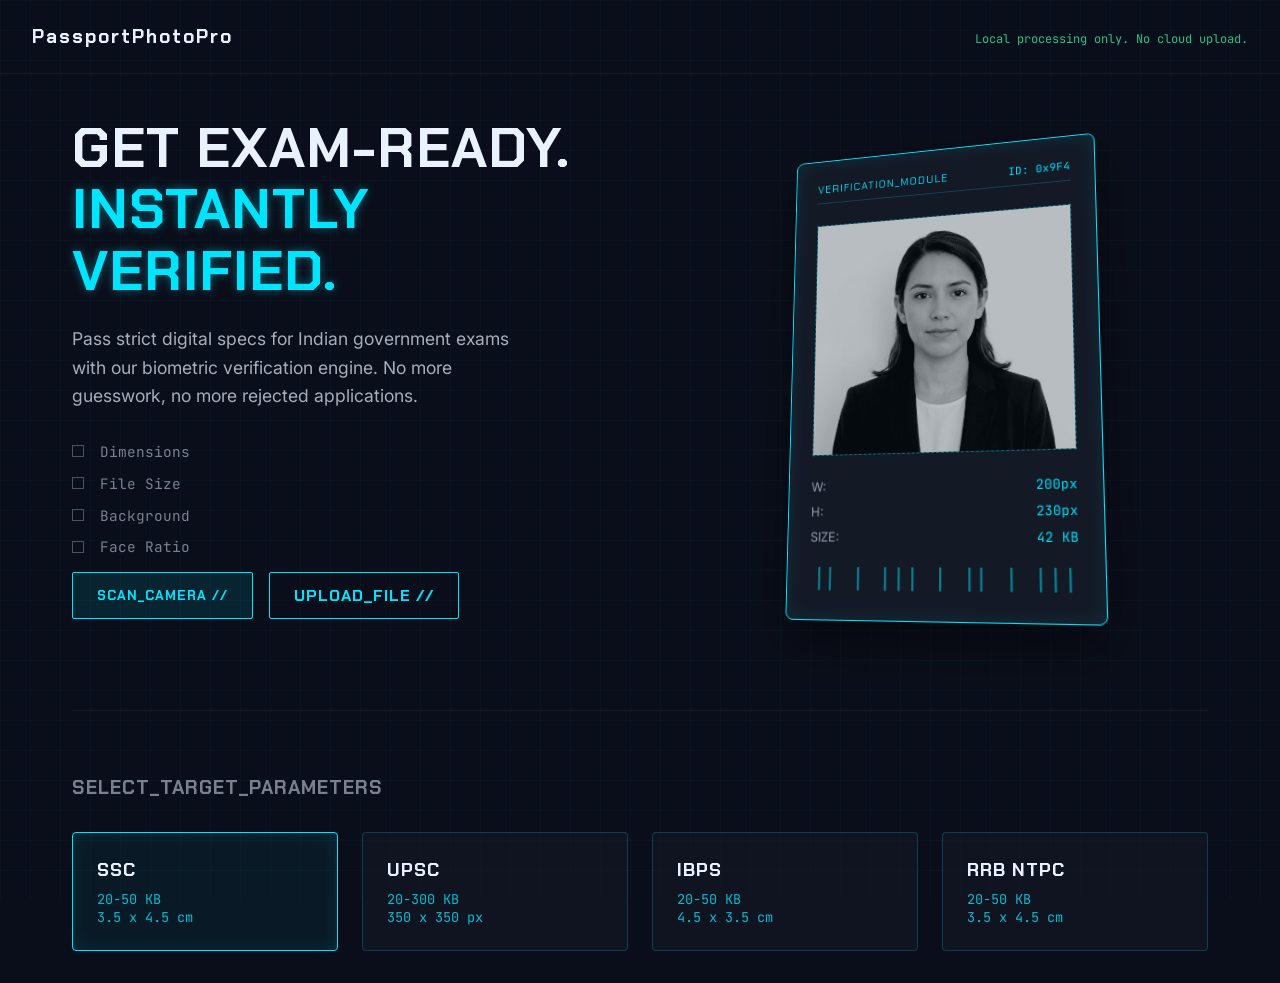
==== index.html @ 74fe9d1a "Add optional AI background removal and touch-up tools" ====
<!DOCTYPE html>
<html lang="en">
<head>
    <meta charset="UTF-8">
    <meta name="viewport" content="width=device-width, initial-scale=1.0">
    <title>PassportPhotoPro - Verification Chamber</title>
    <!-- Google Fonts -->
    <link rel="preconnect" href="https://fonts.googleapis.com">
    <link rel="preconnect" href="https://fonts.gstatic.com" crossorigin>
    <link href="https://fonts.googleapis.com/css2?family=Chakra+Petch:wght@500;700&family=Inter:wght@400;500;600&family=JetBrains+Mono:wght@400;700&display=swap" rel="stylesheet">
    <!-- Cropper.js CSS -->
    <link rel="stylesheet" href="https://cdnjs.cloudflare.com/ajax/libs/cropperjs/1.5.13/cropper.min.css" />
    <link rel="stylesheet" href="styles.css">
</head>
<body>
    <div class="grid-overlay"></div>
    
    <nav class="navbar">
        <div class="brand">PassportPhotoPro</div>
        <div class="nav-actions">
            <!-- Privacy Reassurance -->
            <span class="privacy-note mono">Local processing only. No cloud upload.</span>
        </div>
    </nav>

    <main class="container">
        <!-- Hero Section -->
        <section class="hero">
            <div class="hero-content">
                <h1>Get exam-ready.<br><span class="cyan-text">Instantly verified.</span></h1>
                <p>Pass strict digital specs for Indian government exams with our biometric verification engine. No more guesswork, no more rejected applications.</p>
                <div class="hero-checks" id="liveChecks">
                    <div class="check-item" id="checkDim"><span class="box"></span> Dimensions</div>
                    <div class="check-item" id="checkSize"><span class="box"></span> File Size</div>
                    <div class="check-item" id="checkBg"><span class="box"></span> Background</div>
                    <div class="check-item" id="checkFace"><span class="box"></span> Face Ratio</div>
                </div>
                
                <!-- Unified Entry UI -->
                <div class="entry-choices mt-2">
                    <button class="btn btn-primary" id="btnHeroCamera">
                        SCAN_CAMERA //
                    </button>
                    <label for="heroPhotoInput" class="btn btn-outline">
                        UPLOAD_FILE //
                        <input type="file" id="heroPhotoInput" accept="image/jpeg, image/png, image/jpg" class="hidden-input">
                    </label>
                </div>
                <div id="heroCameraError" class="camera-error mono hidden"></div>
            </div>
            
            <div class="hero-visual">
                <div class="card-container" id="cardContainer">
                    <div class="id-card" id="idCard">
                        <div class="laser-scanner" id="laserScanner"></div>
                        <div class="card-header">
                            <span class="card-title">VERIFICATION_MODULE</span>
                            <span class="card-id">ID: 0x9F4</span>
                        </div>
                        
                        <div class="card-photo-area" id="cardPhotoArea">
                            <!-- Live Camera Feed (Hidden by default) -->
                            <video id="heroVideo" autoplay playsinline class="hidden front-cam"></video>
                            <div id="heroGuides" class="camera-guides hidden">
                                <div class="face-oval"></div>
                                <div class="eye-line"></div>
                                <div class="cam-hint mono">Align face in oval</div>
                                <div class="countdown" id="heroCountdown"></div>
                            </div>
                            
                            <!-- Placeholder image or uploaded image -->
                            <img src="sample_face.png" id="heroPhotoPlaceholder" alt="Sample Profile" class="placeholder-img">
                        </div>
                        
                        <!-- Camera Shutter Controls (Hidden by default) -->
                        <div class="camera-controls hidden" id="heroCameraControls">
                            <button class="btn btn-primary" id="btnHeroShutter">CAPTURE</button>
                        </div>

                        <div class="card-data" id="heroCardData">
                            <div class="data-row"><span>W:</span><span class="mono">200px</span></div>
                            <div class="data-row"><span>H:</span><span class="mono">230px</span></div>
                            <div class="data-row"><span>SIZE:</span><span class="mono">42 KB</span></div>
                            <div class="barcode">|| | ||| | || | |||</div>
                        </div>
                    </div>
                </div>
            </div>
        </section>

        <!-- Presets Selection -->
        <section class="presets-section">
            <h2 class="section-title">SELECT_TARGET_PARAMETERS</h2>
            <div class="presets-grid" id="presetsGrid">
                <div class="preset-card active" data-preset="ssc">
                    <h3>SSC</h3>
                    <div class="preset-specs mono">20-50 KB<br>3.5 x 4.5 cm</div>
                </div>
                <div class="preset-card" data-preset="upsc">
                    <h3>UPSC</h3>
                    <div class="preset-specs mono">20-300 KB<br>350 x 350 px</div>
                </div>
                <div class="preset-card" data-preset="ibps">
                    <h3>IBPS</h3>
                    <div class="preset-specs mono">20-50 KB<br>4.5 x 3.5 cm</div>
                </div>
                <div class="preset-card" data-preset="rrb">
                    <h3>RRB NTPC</h3>
                    <div class="preset-specs mono">20-50 KB<br>3.5 x 4.5 cm</div>
                </div>
            </div>
        </section>

        <!-- Workspace (Hidden until upload/capture) -->
        <section class="workspace hidden" id="mainWorkspace">
            <h2 class="section-title">CALIBRATION_MATRIX</h2>
            <div class="modules">
                <!-- Photo Module -->
                <div class="module" id="photoModule">
                    <div class="module-header">PHOTO_DATA</div>
                    
                    <div class="cropper-workspace" id="photoWorkspace">
                        <div class="cropper-container" id="photoCropperContainer">
                            <img id="photoTarget" src="" alt="Photo to crop">
                        </div>
                        
                        <!-- Post-Capture Adjustments -->
                        <div class="adjustments-panel">
                            <div class="slider-group">
                                <label class="mono">ROTATION: <span id="photoRotVal">0°</span></label>
                                <input type="range" id="photoRotation" min="-45" max="45" value="0">
                            </div>
                            <div class="slider-group">
                                <label class="mono">BRIGHTNESS: <span id="photoBriVal">100%</span></label>
                                <input type="range" id="photoBrightness" min="50" max="150" value="100">
                            </div>
                            <div class="slider-group">
                                <label class="mono">CONTRAST: <span id="photoConVal">100%</span></label>
                                <input type="range" id="photoContrast" min="50" max="150" value="100">
                            </div>
                        </div>

                        <!-- Optional Background Remover -->
                        <div class="bg-tool-entry mt-2">
                            <button class="btn btn-outline" id="btnToggleBgTool">
                                <span class="spinner hidden" id="bgToolSpinner"></span>
                                FIX_BACKGROUND //
                            </button>
                            <div class="bg-hint mono" id="bgHintText">Only use this if your background isn't plain white.</div>
                        </div>

                        <!-- Background Editor Panel (Hidden by default) -->
                        <div class="bg-editor-panel hidden" id="bgEditorPanel">
                            <div class="bg-canvas-container">
                                <canvas id="bgEditorCanvas"></canvas>
                            </div>
                            
                            <div class="bg-controls">
                                <label class="mono">SELECT_COLOR:</label>
                                <div class="swatch-row">
                                    <div class="swatch active" data-color="#FFFFFF" style="background: #FFFFFF; border: 1px solid #ccc;"></div>
                                    <div class="swatch" data-color="#EAF2FF" style="background: #EAF2FF;"></div>
                                    <div class="swatch" data-color="#ADD8E6" style="background: #ADD8E6;"></div>
                                    <div class="swatch" data-color="#FF5470" style="background: #FF5470;"></div>
                                    <div class="swatch" data-color="#AAAAAA" style="background: #AAAAAA;"></div>
                                </div>
                                
                                <div class="brush-controls mt-2">
                                    <label class="mono">MANUAL_BRUSH:</label>
                                    <div class="brush-modes">
                                        <button class="btn-small active" id="btnBrushErase">ERASE</button>
                                        <button class="btn-small" id="btnBrushRestore">RESTORE</button>
                                    </div>
                                    <input type="range" id="brushSize" min="5" max="50" value="20" class="mt-1">
                                </div>
                            </div>

                            <div class="bg-actions mt-2">
                                <button class="btn btn-outline" id="btnCancelBg">CANCEL</button>
                                <button class="btn btn-primary" id="btnApplyBg">APPLY_CHANGES</button>
                            </div>
                        </div>

                        <div class="actions mt-2">
                            <button class="btn btn-outline" id="btnRetakePhoto">RETAKE</button>
                            <button class="btn btn-primary" id="btnFixPhoto">RUN_PROCESS</button>
                        </div>
                    </div>

                    <div class="result-area hidden" id="photoResultArea">
                        <div class="preview-card">
                            <img id="photoPreview" src="" alt="Photo result">
                            <div class="stats mono" id="photoStats"></div>
                        </div>
                        <div class="validation-panel" id="photoValidation"></div>
                        <button class="btn btn-success" id="btnDownloadPhoto" disabled>DOWNLOAD_ASSET</button>
                    </div>
                </div>

                <!-- Signature Module -->
                <div class="module" id="signatureModule">
                    <div class="module-header">SIGNATURE_DATA</div>
                    
                    <!-- Entry choices for signature -->
                    <div class="upload-area" id="signatureUploadArea">
                        <div class="entry-choices">
                            <button class="btn btn-primary" id="btnSigCamera">SCAN_CAMERA</button>
                            <label for="signatureInput" class="btn btn-outline">
                                UPLOAD_FILE
                                <input type="file" id="signatureInput" accept="image/jpeg, image/png, image/jpg" class="hidden-input">
                            </label>
                        </div>
                        <div id="sigCameraError" class="camera-error mono hidden"></div>
                    </div>

                    <!-- Live Camera Feed (Signature) -->
                    <div class="camera-workspace hidden" id="signatureCameraWorkspace">
                        <div class="cropper-container relative">
                            <video id="sigVideo" autoplay playsinline class="back-cam"></video>
                            <div id="sigGuides" class="camera-guides hidden">
                                <div class="sig-rect"></div>
                                <div class="cam-hint mono">Fit signature in box</div>
                            </div>
                        </div>
                        <div class="actions">
                            <button class="btn btn-outline" id="btnCancelSigCam">CANCEL</button>
                            <button class="btn btn-primary" id="btnSigShutter">CAPTURE</button>
                        </div>
                    </div>

                    <!-- Adjustment Workspace (Signature) -->
                    <div class="cropper-workspace hidden" id="signatureWorkspace">
                        <div class="cropper-container">
                            <img id="signatureTarget" src="" alt="Signature to crop">
                        </div>
                        
                        <!-- Post-Capture Adjustments -->
                        <div class="adjustments-panel">
                            <div class="slider-group">
                                <label class="mono">ROTATION: <span id="sigRotVal">0°</span></label>
                                <input type="range" id="sigRotation" min="-45" max="45" value="0">
                            </div>
                            <div class="slider-group">
                                <label class="mono">BRIGHTNESS: <span id="sigBriVal">100%</span></label>
                                <input type="range" id="sigBrightness" min="50" max="150" value="100">
                            </div>
                            <div class="slider-group">
                                <label class="mono">CONTRAST: <span id="sigConVal">100%</span></label>
                                <input type="range" id="sigContrast" min="50" max="150" value="100">
                            </div>
                        </div>

                        <div class="actions">
                            <button class="btn btn-outline" id="btnRetakeSignature">RETAKE</button>
                            <button class="btn btn-primary" id="btnFixSignature">RUN_PROCESS</button>
                        </div>
                    </div>

                    <div class="result-area hidden" id="signatureResultArea">
                        <div class="preview-card">
                            <img id="signaturePreview" src="" alt="Signature result">
                            <div class="stats mono" id="signatureStats"></div>
                        </div>
                        <div class="validation-panel" id="signatureValidation"></div>
                        <button class="btn btn-success" id="btnDownloadSignature" disabled>DOWNLOAD_ASSET</button>
                    </div>
                </div>
            </div>
            <div class="batch-actions hidden" id="batchActions">
                <button class="btn btn-primary btn-large mt-2" id="btnDownloadPrintSheet">GENERATE_A4_SHEET</button>
            </div>
        </section>

        <!-- Hidden canvas for processing -->
        <canvas id="processingCanvas" style="display:none;"></canvas>
    </main>

    <!-- Cropper.js Script -->
    <script src="https://cdnjs.cloudflare.com/ajax/libs/cropperjs/1.5.13/cropper.min.js"></script>
    <script src="app.js"></script>
</body>
</html>
---- styles.css ----
:root {
    --bg-navy: #0A0E1A;
    --panel-graphite: #141926;
    --scanner-cyan: #00E5FF;
    --verified-mint: #2FEFA6;
    --signal-coral: #FF5470;
    --cloud-white: #EAF2FF;
    --panel-border: rgba(0, 229, 255, 0.2);
    --panel-border-hover: rgba(0, 229, 255, 0.6);
    --transition: all 0.3s ease-out;
}

* {
    box-sizing: border-box;
    margin: 0;
    padding: 0;
}

body {
    font-family: 'Inter', sans-serif;
    background-color: var(--bg-navy);
    color: var(--cloud-white);
    min-height: 100vh;
    overflow-x: hidden;
}

.grid-overlay {
    position: fixed;
    top: 0; left: 0; right: 0; bottom: 0;
    background-image: 
        linear-gradient(rgba(0, 229, 255, 0.03) 1px, transparent 1px),
        linear-gradient(90deg, rgba(0, 229, 255, 0.03) 1px, transparent 1px);
    background-size: 30px 30px;
    z-index: -1;
    pointer-events: none;
}

h1, h2, h3, .card-title, .module-header {
    font-family: 'Chakra Petch', sans-serif;
    text-transform: uppercase;
    letter-spacing: 1px;
}

.mono {
    font-family: 'JetBrains Mono', monospace;
}

.cyan-text {
    color: var(--scanner-cyan);
    text-shadow: 0 0 10px rgba(0, 229, 255, 0.4);
}

/* Navbar */
.navbar {
    display: flex;
    justify-content: space-between;
    align-items: center;
    padding: 1.5rem 2rem;
    border-bottom: 1px solid rgba(255,255,255,0.05);
}

.brand {
    font-family: 'Chakra Petch', sans-serif;
    font-weight: 700;
    font-size: 1.2rem;
    color: var(--cloud-white);
    letter-spacing: 2px;
}

/* Buttons */
.btn {
    font-family: 'Chakra Petch', sans-serif;
    font-weight: 700;
    letter-spacing: 1px;
    padding: 0.75rem 1.5rem;
    cursor: pointer;
    border-radius: 2px;
    transition: var(--transition);
    text-align: center;
    display: inline-block;
    border: 1px solid transparent;
}

.btn-outline {
    background: transparent;
    border-color: var(--scanner-cyan);
    color: var(--scanner-cyan);
}

.btn-outline:hover {
    background: rgba(0, 229, 255, 0.1);
    box-shadow: 0 0 15px rgba(0, 229, 255, 0.2);
}

.btn-primary {
    background: rgba(0, 229, 255, 0.1);
    border-color: var(--scanner-cyan);
    color: var(--scanner-cyan);
}

.btn-primary:hover:not(:disabled) {
    background: rgba(0, 229, 255, 0.2);
    box-shadow: 0 0 20px rgba(0, 229, 255, 0.4);
}

.btn-success {
    background: rgba(47, 239, 166, 0.1);
    border-color: var(--verified-mint);
    color: var(--verified-mint);
}

.btn-success:hover:not(:disabled) {
    background: rgba(47, 239, 166, 0.2);
    box-shadow: 0 0 20px rgba(47, 239, 166, 0.4);
}

.btn:disabled {
    opacity: 0.3;
    cursor: not-allowed;
    border-color: rgba(255,255,255,0.2);
    color: rgba(255,255,255,0.5);
    background: transparent;
    box-shadow: none;
}

.btn-large {
    padding: 1rem 2rem;
    font-size: 1.1rem;
}

.hidden-input {
    display: none;
}

.mt-2 {
    margin-top: 2rem;
}

.container {
    max-width: 1200px;
    margin: 0 auto;
    padding: 2rem;
}

/* Hero Section */
.hero {
    display: grid;
    grid-template-columns: 1fr 1fr;
    gap: 4rem;
    align-items: center;
    min-height: 60vh;
}

.hero-content h1 {
    font-size: 3.5rem;
    line-height: 1.1;
    margin-bottom: 1.5rem;
}

.hero-content p {
    font-size: 1.1rem;
    color: rgba(234, 242, 255, 0.7);
    margin-bottom: 2rem;
    max-width: 450px;
    line-height: 1.6;
}

.hero-checks {
    display: flex;
    flex-direction: column;
    gap: 0.8rem;
}

.check-item {
    font-family: 'JetBrains Mono', monospace;
    font-size: 0.9rem;
    display: flex;
    align-items: center;
    gap: 1rem;
    color: rgba(234, 242, 255, 0.5);
    transition: var(--transition);
}

.check-item .box {
    width: 12px;
    height: 12px;
    border: 1px solid rgba(234, 242, 255, 0.3);
    display: inline-block;
    transition: var(--transition);
}

.check-item.active {
    color: var(--verified-mint);
}
.check-item.active .box {
    background: var(--verified-mint);
    border-color: var(--verified-mint);
    box-shadow: 0 0 10px var(--verified-mint);
}

/* 3D ID Card */
.hero-visual {
    perspective: 1000px;
    display: flex;
    justify-content: center;
    align-items: center;
}

.card-container {
    width: 320px;
    height: 480px;
    position: relative;
    transform-style: preserve-3d;
    transform: rotateX(10deg) rotateY(-15deg); /* Default tilt */
    transition: transform 0.1s ease-out; /* For mouse move */
}

.id-card {
    width: 100%;
    height: 100%;
    background: var(--panel-graphite);
    border: 1px solid var(--scanner-cyan);
    border-radius: 8px;
    padding: 1.5rem;
    box-shadow: 0 20px 50px rgba(0, 0, 0, 0.5), inset 0 0 20px rgba(0, 229, 255, 0.1);
    position: relative;
    overflow: hidden;
    display: flex;
    flex-direction: column;
}

.card-header {
    display: flex;
    justify-content: space-between;
    font-family: 'JetBrains Mono', monospace;
    font-size: 0.7rem;
    color: var(--scanner-cyan);
    margin-bottom: 1.5rem;
    border-bottom: 1px solid rgba(0, 229, 255, 0.2);
    padding-bottom: 0.5rem;
}

.card-photo-area {
    width: 100%;
    flex: 1;
    border: 1px dashed rgba(0, 229, 255, 0.4);
    background: rgba(0, 229, 255, 0.05);
    display: flex;
    align-items: center;
    justify-content: center;
    margin-bottom: 1.5rem;
    position: relative;
    overflow: hidden;
}

.placeholder-img {
    width: 100%;
    height: 100%;
    object-fit: cover;
    opacity: 0.7;
    filter: grayscale(100%) contrast(1.2);
}

.card-data .data-row {
    display: flex;
    justify-content: space-between;
    font-size: 0.8rem;
    margin-bottom: 0.5rem;
    color: rgba(234, 242, 255, 0.6);
}

.card-data .mono {
    color: var(--scanner-cyan);
}

.barcode {
    font-family: 'JetBrains Mono', monospace;
    font-size: 1.5rem;
    color: var(--scanner-cyan);
    text-align: center;
    margin-top: 1rem;
    opacity: 0.5;
}

/* Laser Scanner Animation */
.laser-scanner {
    position: absolute;
    left: 0;
    right: 0;
    height: 2px;
    background: var(--scanner-cyan);
    box-shadow: 0 0 15px 2px var(--scanner-cyan);
    z-index: 10;
    top: 0;
    opacity: 0;
}

.scanning .laser-scanner {
    animation: scan 3s ease-in-out infinite;
}

@keyframes scan {
    0% { top: 0; opacity: 1; }
    50% { top: 100%; opacity: 1; }
    100% { top: 0; opacity: 1; }
}

/* Presets Section */
.presets-section {
    margin-top: 4rem;
    padding-top: 4rem;
    border-top: 1px solid rgba(255,255,255,0.05);
}

.section-title {
    font-size: 1.2rem;
    color: rgba(234, 242, 255, 0.5);
    margin-bottom: 2rem;
}

.presets-grid {
    display: grid;
    grid-template-columns: repeat(auto-fit, minmax(200px, 1fr));
    gap: 1.5rem;
    perspective: 800px;
}

.preset-card {
    background: rgba(20, 25, 38, 0.6);
    border: 1px solid var(--panel-border);
    padding: 1.5rem;
    cursor: pointer;
    transition: var(--transition);
    position: relative;
    overflow: hidden;
    border-radius: 4px;
}

.preset-card::before {
    content: '';
    position: absolute;
    top: 0; left: 0; width: 100%; height: 100%;
    background: linear-gradient(135deg, rgba(0,229,255,0.1) 0%, transparent 100%);
    opacity: 0;
    transition: var(--transition);
}

.preset-card:hover {
    transform: translateY(-5px) rotateX(5deg);
    border-color: var(--panel-border-hover);
    box-shadow: 0 10px 20px rgba(0, 0, 0, 0.4), 0 0 15px rgba(0, 229, 255, 0.1);
}

.preset-card:hover::before {
    opacity: 1;
}

.preset-card.active {
    border-color: var(--scanner-cyan);
    background: rgba(0, 229, 255, 0.05);
    box-shadow: inset 0 0 20px rgba(0, 229, 255, 0.1);
}

.preset-card h3 {
    color: var(--cloud-white);
    margin-bottom: 0.5rem;
    position: relative;
}

.preset-specs {
    font-size: 0.85rem;
    color: var(--scanner-cyan);
    opacity: 0.8;
    position: relative;
}

/* Workspace */
.workspace {
    margin-top: 4rem;
    padding-top: 4rem;
    border-top: 1px solid rgba(255,255,255,0.05);
}

.modules {
    display: grid;
    grid-template-columns: 1fr 1fr;
    gap: 3rem;
}

.module {
    background: var(--panel-graphite);
    border: 1px solid rgba(255,255,255,0.1);
    padding: 2rem;
    border-radius: 4px;
}

.module-header {
    color: var(--scanner-cyan);
    margin-bottom: 1.5rem;
    font-size: 0.9rem;
    border-bottom: 1px solid rgba(0, 229, 255, 0.2);
    padding-bottom: 0.5rem;
}

.cropper-container, .preview-card, .upload-area {
    background: rgba(0,0,0,0.3);
    border: 1px solid rgba(255,255,255,0.05);
    min-height: 300px;
    display: flex;
    align-items: center;
    justify-content: center;
    margin-bottom: 1.5rem;
    position: relative;
}

.upload-area {
    cursor: pointer;
    border: 1px dashed rgba(255,255,255,0.2);
    transition: var(--transition);
}

.upload-area:hover {
    border-color: var(--scanner-cyan);
    background: rgba(0, 229, 255, 0.05);
}

.upload-placeholder p {
    font-family: 'JetBrains Mono', monospace;
    color: rgba(234, 242, 255, 0.5);
}

.actions {
    display: flex;
    gap: 1rem;
}
.actions .btn {
    flex: 1;
}

.result-area {
    margin-top: 2rem;
    border-top: 1px dashed rgba(255,255,255,0.1);
    padding-top: 2rem;
}

.preview-card img {
    max-width: 100%;
    max-height: 250px;
    border: 1px solid var(--scanner-cyan);
    box-shadow: 0 0 15px rgba(0, 229, 255, 0.2);
}

.stats {
    position: absolute;
    bottom: 0; left: 0; right: 0;
    background: rgba(0,0,0,0.8);
    color: var(--scanner-cyan);
    padding: 0.5rem;
    font-size: 0.8rem;
    text-align: center;
    border-top: 1px solid rgba(0, 229, 255, 0.3);
}

.validation-panel {
    background: rgba(0,0,0,0.3);
    padding: 1rem;
    margin-bottom: 1.5rem;
    border-left: 2px solid var(--panel-border);
}

.validation-item {
    font-family: 'JetBrains Mono', monospace;
    font-size: 0.8rem;
    margin-bottom: 0.5rem;
    display: flex;
    justify-content: space-between;
}

.validation-item:last-child {
    margin-bottom: 0;
}

.val-pass {
    color: var(--verified-mint);
}

.val-fail {
    color: var(--signal-coral);
}

.hidden {
    display: none !important;
}

.batch-actions {
    text-align: center;
    margin-top: 3rem;
}

@media (max-width: 900px) {
    .hero, .modules {
        grid-template-columns: 1fr;
    }
}

/* --- Camera & Adjustments Additions --- */

.entry-choices {
    display: flex;
    gap: 1rem;
    margin-top: 1rem;
    margin-bottom: 1rem;
}

.privacy-note {
    font-size: 0.75rem;
    color: var(--verified-mint);
    opacity: 0.8;
}

.camera-error {
    color: var(--signal-coral);
    background: rgba(255, 84, 112, 0.1);
    border: 1px solid var(--signal-coral);
    padding: 1rem;
    border-radius: 4px;
    font-size: 0.85rem;
    margin-top: 1rem;
}

video {
    width: 100%;
    height: 100%;
    object-fit: cover;
    background: #000;
}

.front-cam {
    transform: scaleX(-1);
}

.relative {
    position: relative;
}

/* Camera Guides Overlay */
.camera-guides {
    position: absolute;
    top: 0; left: 0; right: 0; bottom: 0;
    pointer-events: none;
    z-index: 5;
    display: flex;
    flex-direction: column;
    align-items: center;
    justify-content: center;
}

.face-oval {
    width: 60%;
    height: 70%;
    border: 2px dashed rgba(0, 229, 255, 0.6);
    border-radius: 50%;
    position: relative;
}

.eye-line {
    position: absolute;
    top: 45%;
    left: 10%;
    right: 10%;
    height: 1px;
    background: rgba(0, 229, 255, 0.4);
}

.sig-rect {
    width: 80%;
    height: 40%;
    border: 2px dashed rgba(0, 229, 255, 0.6);
}

.cam-hint {
    position: absolute;
    bottom: 10%;
    background: rgba(0,0,0,0.6);
    color: var(--scanner-cyan);
    padding: 0.25rem 0.5rem;
    font-size: 0.75rem;
    border-radius: 2px;
}

.countdown {
    position: absolute;
    top: 50%;
    left: 50%;
    transform: translate(-50%, -50%);
    font-family: 'Chakra Petch', sans-serif;
    font-size: 4rem;
    font-weight: bold;
    color: var(--scanner-cyan);
    text-shadow: 0 0 20px var(--scanner-cyan);
}

/* Adjustments Panel */
.adjustments-panel {
    background: rgba(0,0,0,0.2);
    border: 1px solid rgba(255,255,255,0.05);
    padding: 1.5rem;
    margin-bottom: 1.5rem;
    border-radius: 4px;
}

.slider-group {
    display: flex;
    flex-direction: column;
    margin-bottom: 1rem;
}

.slider-group:last-child {
    margin-bottom: 0;
}

.slider-group label {
    font-size: 0.8rem;
    color: rgba(234, 242, 255, 0.7);
    margin-bottom: 0.5rem;
    display: flex;
    justify-content: space-between;
}

input[type=range] {
    -webkit-appearance: none;
    width: 100%;
    background: transparent;
}
input[type=range]:focus {
    outline: none;
}
input[type=range]::-webkit-slider-runnable-track {
    width: 100%;
    height: 4px;
    cursor: pointer;
    background: rgba(255,255,255,0.2);
    border-radius: 2px;
}
input[type=range]::-webkit-slider-thumb {
    height: 16px;
    width: 16px;
    border-radius: 50%;
    background: var(--scanner-cyan);
    cursor: pointer;
    -webkit-appearance: none;
    margin-top: -6px;
    box-shadow: 0 0 10px rgba(0, 229, 255, 0.5);
}

/* Background Tool Additions */
.bg-tool-entry {
    display: flex;
    flex-direction: column;
    align-items: center;
    text-align: center;
    border-top: 1px solid rgba(255,255,255,0.05);
    padding-top: 1rem;
}

.bg-hint {
    font-size: 0.7rem;
    color: var(--text-muted);
    margin-top: 0.5rem;
}

.bg-editor-panel {
    background: rgba(0,0,0,0.3);
    border: 1px solid rgba(0, 229, 255, 0.2);
    border-radius: 4px;
    padding: 1rem;
    margin-top: 1rem;
    display: flex;
    flex-direction: column;
}

.bg-canvas-container {
    width: 100%;
    position: relative;
    overflow: hidden;
    background: url('data:image/svg+xml;utf8,<svg width="20" height="20" xmlns="http://www.w3.org/2000/svg"><rect width="10" height="10" fill="%23eee"/><rect x="10" y="10" width="10" height="10" fill="%23eee"/><rect x="10" width="10" height="10" fill="%23ccc"/><rect y="10" width="10" height="10" fill="%23ccc"/></svg>');
    border: 1px solid rgba(255,255,255,0.1);
}

.bg-canvas-container canvas {
    display: block;
    max-width: 100%;
    margin: 0 auto;
    cursor: crosshair;
}

.swatch-row {
    display: flex;
    gap: 0.5rem;
    margin-top: 0.5rem;
}

.swatch {
    width: 30px;
    height: 30px;
    border-radius: 50%;
    cursor: pointer;
    box-shadow: 0 0 0 2px transparent;
    transition: box-shadow 0.2s;
}

.swatch.active {
    box-shadow: 0 0 0 2px var(--scanner-cyan);
}

.brush-controls {
    display: flex;
    flex-direction: column;
}

.brush-modes {
    display: flex;
    gap: 0.5rem;
    margin-top: 0.5rem;
}

.btn-small {
    background: rgba(255,255,255,0.1);
    color: var(--cloud-white);
    border: 1px solid rgba(255,255,255,0.2);
    padding: 0.25rem 0.5rem;
    font-size: 0.75rem;
    border-radius: 4px;
    cursor: pointer;
}

.btn-small.active {
    background: var(--scanner-cyan);
    color: var(--deep-space-navy);
    border-color: var(--scanner-cyan);
}

.bg-actions {
    display: flex;
    justify-content: space-between;
}

.spinner {
    display: inline-block;
    width: 12px;
    height: 12px;
    border: 2px solid rgba(255,255,255,0.3);
    border-top-color: var(--scanner-cyan);
    border-radius: 50%;
    animation: spin 1s linear infinite;
    margin-right: 0.5rem;
}

@keyframes spin {
    to { transform: rotate(360deg); }
}
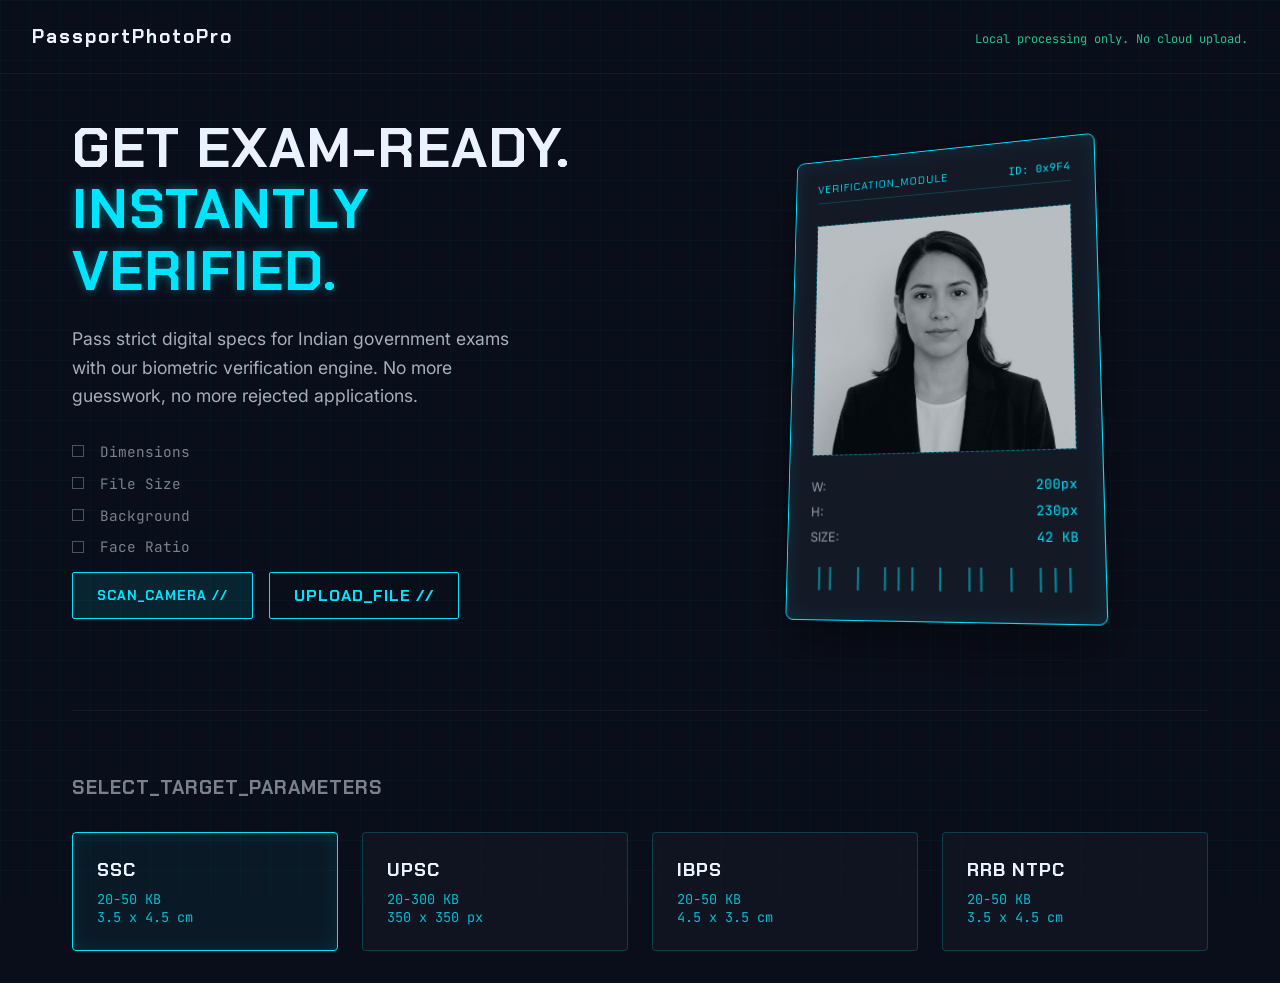
==== commit 88c0f216: "Bust browser cache for app.js" ====
--- a/index.html
+++ b/index.html
@@ -277,6 +277,6 @@
 
     <!-- Cropper.js Script -->
     <script src="https://cdnjs.cloudflare.com/ajax/libs/cropperjs/1.5.13/cropper.min.js"></script>
-    <script src="app.js"></script>
+    <script src="app.js?v=2"></script>
 </body>
 </html>
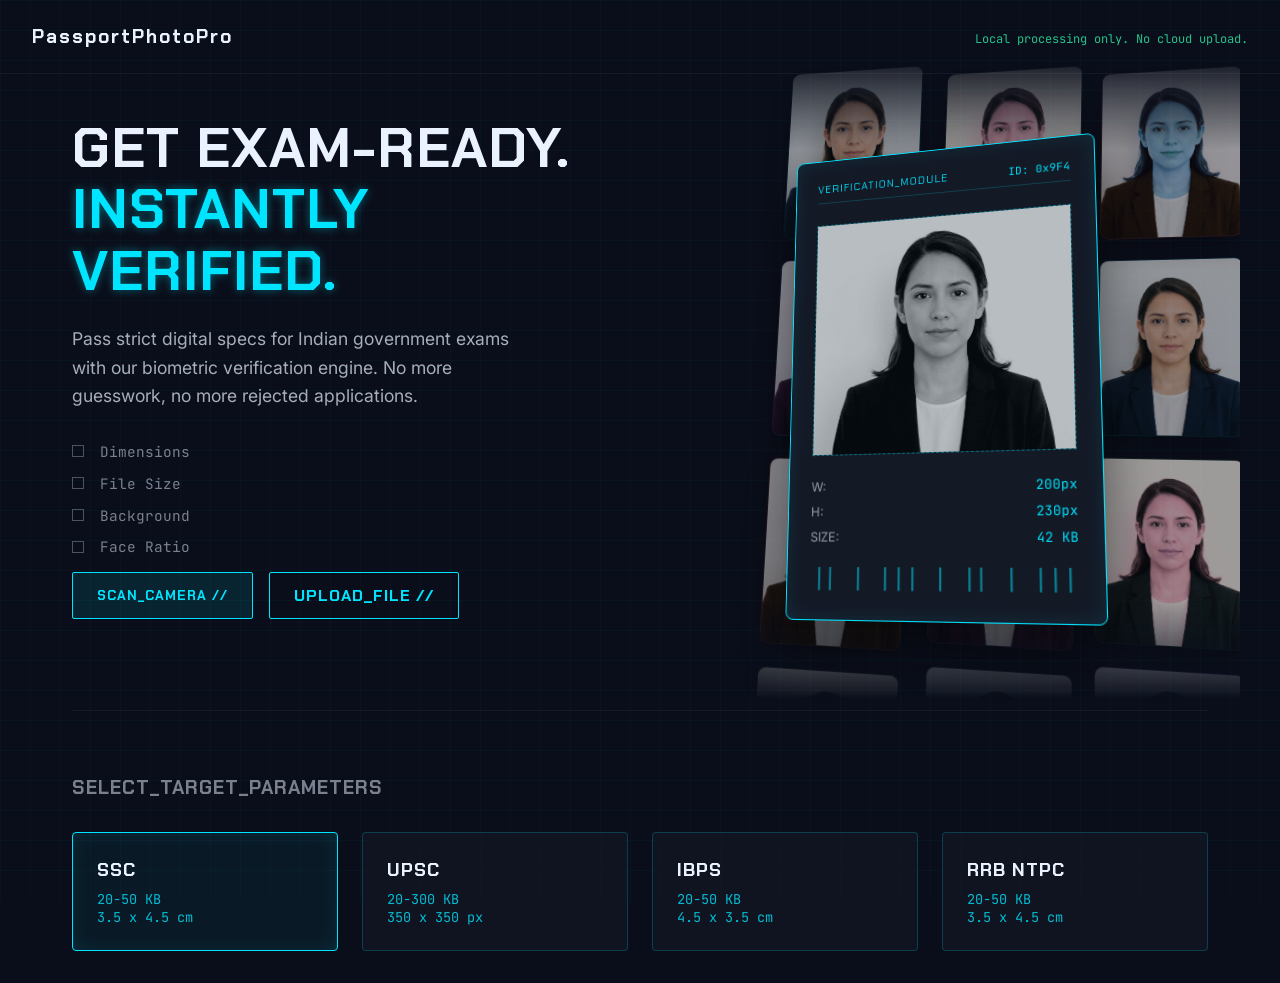
==== commit 52529733: "Implement 3D animated photo marquee background" ====
--- a/index.html
+++ b/index.html
@@ -26,6 +26,46 @@
     <main class="container">
         <!-- Hero Section -->
         <section class="hero">
+            <!-- 3D Marquee Background -->
+            <div class="photo-marquee-bg">
+                <div class="marquee-column" style="--scroll-dur: 20s; --start-offset: 0; --end-offset: -50%;">
+                    <div class="marquee-track">
+                        <img src="sample_face.png" class="marquee-card" alt="">
+                        <img src="sample_face.png" class="marquee-card" style="filter: hue-rotate(90deg);" alt="">
+                        <img src="sample_face.png" class="marquee-card" style="filter: hue-rotate(180deg);" alt="">
+                        <img src="sample_face.png" class="marquee-card" style="filter: sepia(0.5) hue-rotate(-50deg);" alt="">
+                        <img src="sample_face.png" class="marquee-card" alt="">
+                        <img src="sample_face.png" class="marquee-card" style="filter: hue-rotate(90deg);" alt="">
+                        <img src="sample_face.png" class="marquee-card" style="filter: hue-rotate(180deg);" alt="">
+                        <img src="sample_face.png" class="marquee-card" style="filter: sepia(0.5) hue-rotate(-50deg);" alt="">
+                    </div>
+                </div>
+                <div class="marquee-column tablet-hide" style="--scroll-dur: 25s; --start-offset: -50%; --end-offset: 0;">
+                    <div class="marquee-track">
+                        <img src="sample_face.png" class="marquee-card" style="filter: sepia(0.5) hue-rotate(-50deg);" alt="">
+                        <img src="sample_face.png" class="marquee-card" style="filter: hue-rotate(180deg);" alt="">
+                        <img src="sample_face.png" class="marquee-card" style="filter: hue-rotate(90deg);" alt="">
+                        <img src="sample_face.png" class="marquee-card" alt="">
+                        <img src="sample_face.png" class="marquee-card" style="filter: sepia(0.5) hue-rotate(-50deg);" alt="">
+                        <img src="sample_face.png" class="marquee-card" style="filter: hue-rotate(180deg);" alt="">
+                        <img src="sample_face.png" class="marquee-card" style="filter: hue-rotate(90deg);" alt="">
+                        <img src="sample_face.png" class="marquee-card" alt="">
+                    </div>
+                </div>
+                <div class="marquee-column mobile-hide" style="--scroll-dur: 22s; --start-offset: 0; --end-offset: -50%;">
+                    <div class="marquee-track">
+                        <img src="sample_face.png" class="marquee-card" style="filter: hue-rotate(180deg);" alt="">
+                        <img src="sample_face.png" class="marquee-card" alt="">
+                        <img src="sample_face.png" class="marquee-card" style="filter: sepia(0.5) hue-rotate(-50deg);" alt="">
+                        <img src="sample_face.png" class="marquee-card" style="filter: hue-rotate(90deg);" alt="">
+                        <img src="sample_face.png" class="marquee-card" style="filter: hue-rotate(180deg);" alt="">
+                        <img src="sample_face.png" class="marquee-card" alt="">
+                        <img src="sample_face.png" class="marquee-card" style="filter: sepia(0.5) hue-rotate(-50deg);" alt="">
+                        <img src="sample_face.png" class="marquee-card" style="filter: hue-rotate(90deg);" alt="">
+                    </div>
+                </div>
+            </div>
+            
             <div class="hero-content">
                 <h1>Get exam-ready.<br><span class="cyan-text">Instantly verified.</span></h1>
                 <p>Pass strict digital specs for Indian government exams with our biometric verification engine. No more guesswork, no more rejected applications.</p>
@@ -163,6 +203,9 @@
                                     <div class="swatch" data-color="#ADD8E6" style="background: #ADD8E6;"></div>
                                     <div class="swatch" data-color="#FF5470" style="background: #FF5470;"></div>
                                     <div class="swatch" data-color="#AAAAAA" style="background: #AAAAAA;"></div>
+                                    <div class="swatch custom-swatch-wrapper" title="Custom Color">
+                                        <input type="color" id="customColorPicker" value="#00FF00" class="custom-color-input">
+                                    </div>
                                 </div>
                                 
                                 <div class="brush-controls mt-2">
@@ -277,6 +320,6 @@
 
     <!-- Cropper.js Script -->
     <script src="https://cdnjs.cloudflare.com/ajax/libs/cropperjs/1.5.13/cropper.min.js"></script>
-    <script src="app.js?v=2"></script>
+    <script src="app.js?v=4"></script>
 </body>
 </html>
--- a/styles.css
+++ b/styles.css
@@ -713,6 +713,20 @@
     box-shadow: 0 0 0 2px var(--scanner-cyan);
 }
 
+.custom-swatch-wrapper {
+    position: relative;
+    overflow: hidden;
+    background: conic-gradient(red, yellow, lime, aqua, blue, magenta, red);
+}
+
+.custom-color-input {
+    position: absolute;
+    top: -10px; left: -10px;
+    width: 50px; height: 50px;
+    cursor: pointer;
+    opacity: 0;
+}
+
 .brush-controls {
     display: flex;
     flex-direction: column;
@@ -760,3 +774,94 @@
     to { transform: rotate(360deg); }
 }
 
+/* --- 3D Marquee Override --- */
+.hero {
+    position: relative;
+}
+
+.photo-marquee-bg {
+    position: absolute;
+    top: -10%;
+    right: -2rem;
+    width: 65%;
+    height: 120%;
+    display: flex;
+    justify-content: flex-end;
+    gap: 1.5rem;
+    overflow: hidden;
+    z-index: -1;
+    perspective: 1200px;
+    opacity: 0.6;
+    pointer-events: auto;
+    -webkit-mask-image: linear-gradient(to right, transparent 0%, black 40%), linear-gradient(to bottom, transparent 0%, black 15%, black 85%, transparent 100%);
+    -webkit-mask-composite: source-in;
+    mask-image: linear-gradient(to right, transparent 0%, black 40%), linear-gradient(to bottom, transparent 0%, black 15%, black 85%, transparent 100%);
+    mask-composite: intersect;
+}
+
+.marquee-column {
+    display: flex;
+    flex-direction: column;
+    width: 140px;
+    transform: rotateY(-15deg) rotateX(10deg);
+    transform-style: preserve-3d;
+}
+
+.marquee-track {
+    display: flex;
+    flex-direction: column;
+    gap: 1.5rem;
+    animation: marquee-scroll var(--scroll-dur, 20s) linear infinite;
+    will-change: transform;
+}
+
+.marquee-column:hover .marquee-track {
+    animation-play-state: paused;
+}
+
+.marquee-card {
+    width: 100%;
+    aspect-ratio: 35 / 45;
+    border-radius: 8px;
+    object-fit: cover;
+    box-shadow: 0 10px 25px rgba(0,0,0,0.5), 0 0 0 1px rgba(0, 229, 255, 0.2);
+    transition: transform 0.3s cubic-bezier(0.175, 0.885, 0.32, 1.275), box-shadow 0.3s;
+    background: #1a1a1a;
+    cursor: pointer;
+}
+
+.marquee-card:hover {
+    transform: scale(1.08) translateZ(30px);
+    box-shadow: 0 15px 35px rgba(0,0,0,0.7), 0 0 0 2px var(--scanner-cyan);
+    position: relative;
+    z-index: 10;
+}
+
+@keyframes marquee-scroll {
+    0% { transform: translateY(var(--start-offset, 0)); }
+    100% { transform: translateY(var(--end-offset, -50%)); }
+}
+
+@media (max-width: 900px) {
+    .tablet-hide { display: none !important; }
+    .photo-marquee-bg {
+        width: 100%;
+        right: 0;
+        opacity: 0.3;
+        -webkit-mask-image: linear-gradient(to bottom, transparent 0%, black 15%, black 85%, transparent 100%);
+        mask-image: linear-gradient(to bottom, transparent 0%, black 15%, black 85%, transparent 100%);
+    }
+}
+
+@media (max-width: 600px) {
+    .mobile-hide { display: none !important; }
+    .photo-marquee-bg {
+        perspective: none;
+        opacity: 0.15;
+    }
+    .marquee-column {
+        transform: none;
+        width: 120px;
+    }
+}
+
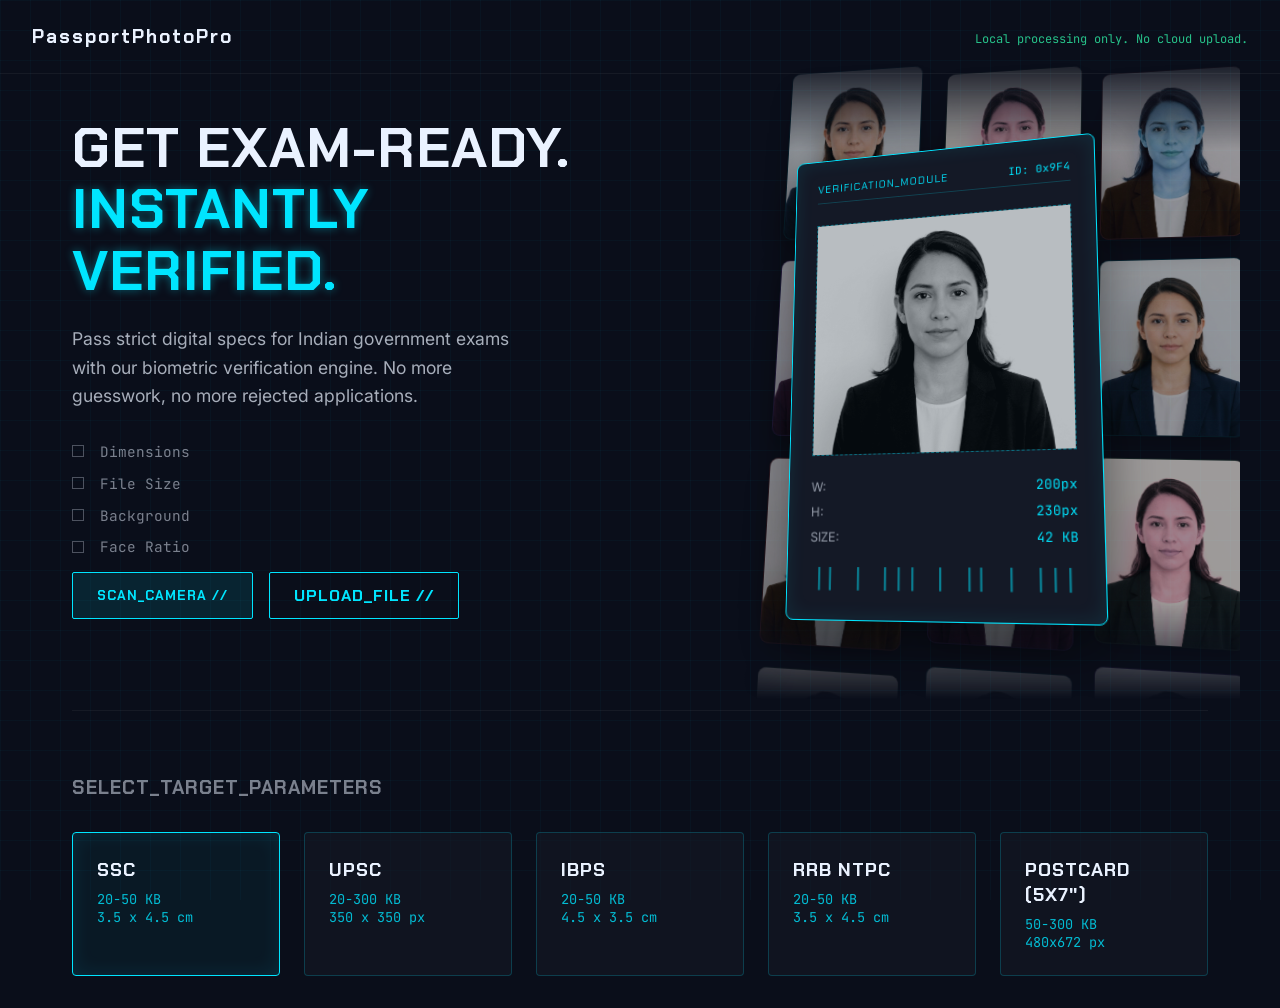
==== commit 68f44c46: "Add Postcard (5x7) photo preset" ====
--- a/index.html
+++ b/index.html
@@ -148,6 +148,10 @@
                     <h3>RRB NTPC</h3>
                     <div class="preset-specs mono">20-50 KB<br>3.5 x 4.5 cm</div>
                 </div>
+                <div class="preset-card" data-preset="postcard">
+                    <h3>POSTCARD (5x7")</h3>
+                    <div class="preset-specs mono">50-300 KB<br>480x672 px</div>
+                </div>
             </div>
         </section>
 
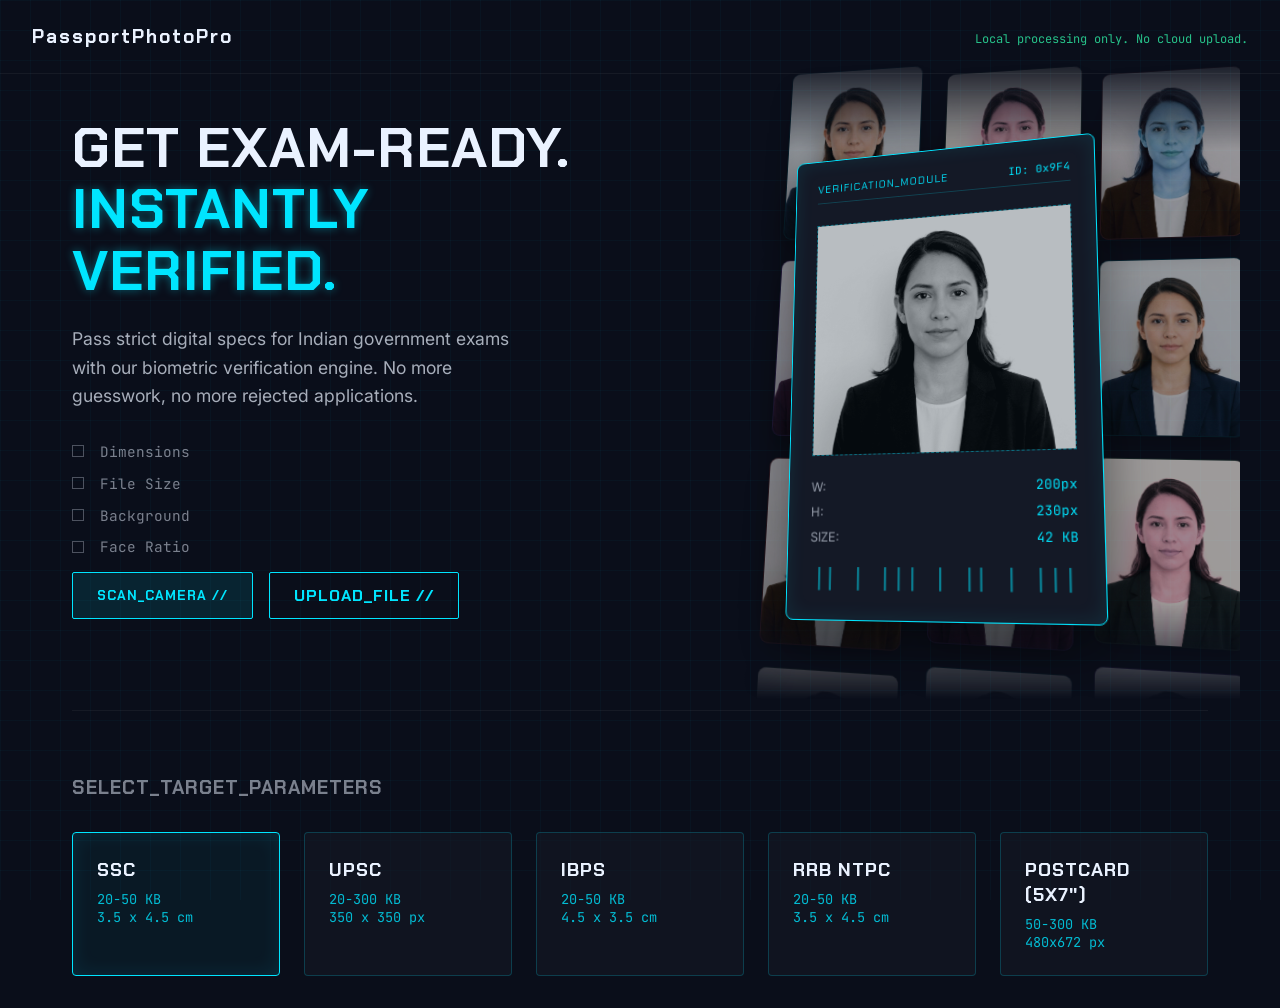
==== commit 4fc56fc9: "Fix Blob padding logic failing on Safari/mobile" ====
--- a/index.html
+++ b/index.html
@@ -324,6 +324,6 @@
 
     <!-- Cropper.js Script -->
     <script src="https://cdnjs.cloudflare.com/ajax/libs/cropperjs/1.5.13/cropper.min.js"></script>
-    <script src="app.js?v=4"></script>
+    <script src="app.js?v=5"></script>
 </body>
 </html>
